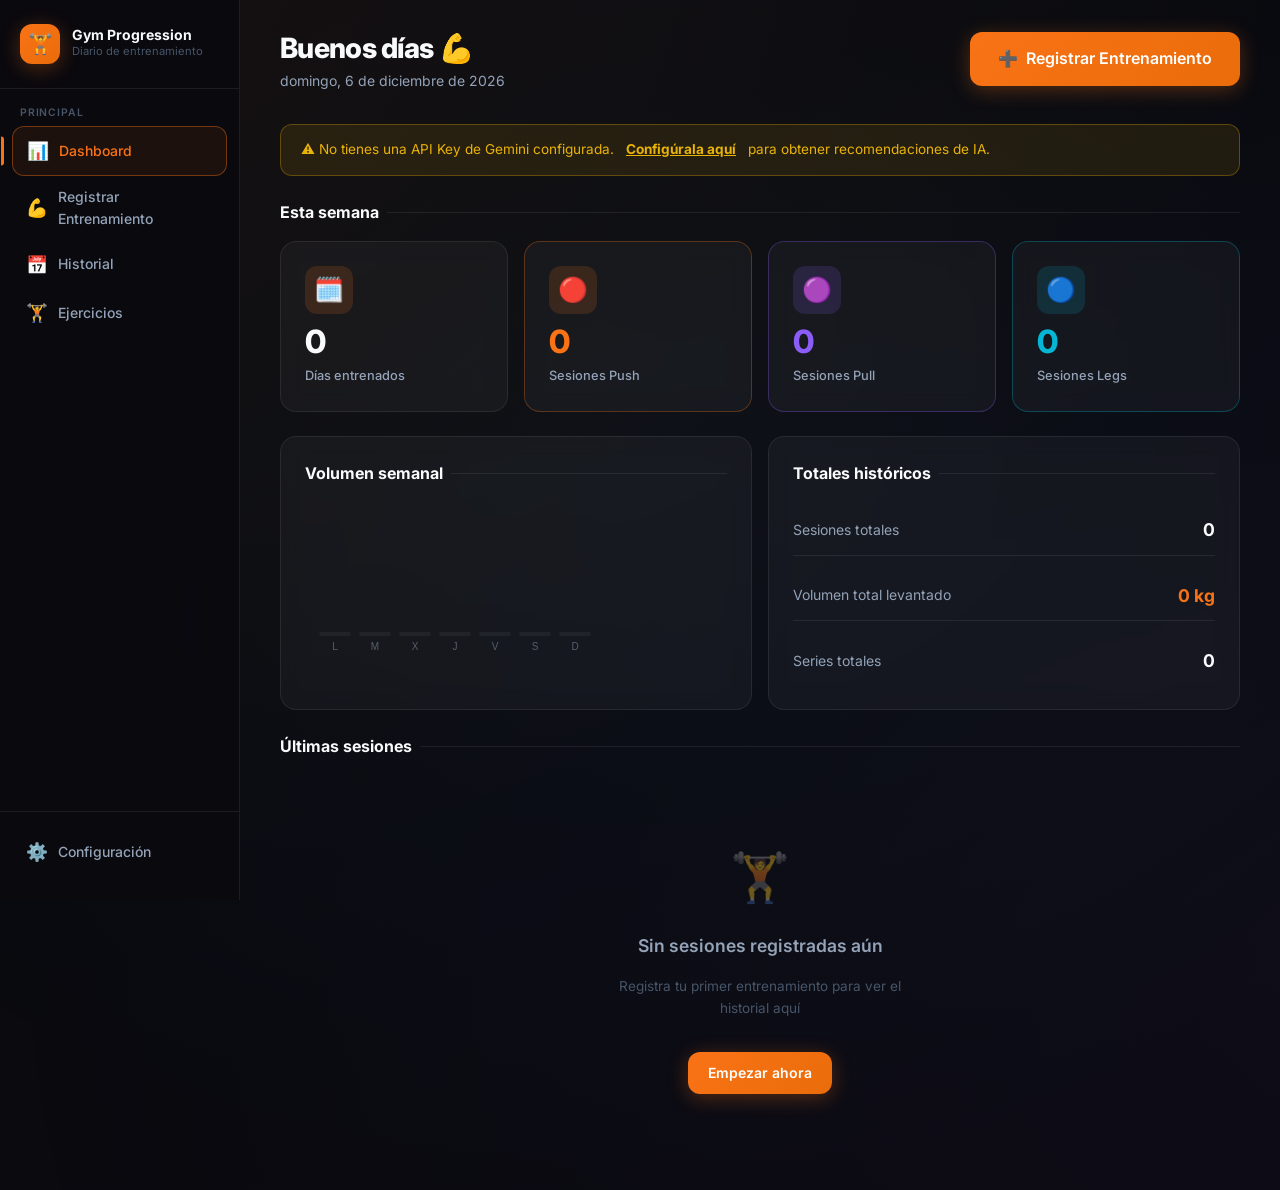
==== index.html @ 3dbf194e "🏋️ Initial commit — Gym Progression web app con IA Gemini" ====
<!DOCTYPE html>
<html lang="es">
<head>
  <meta charset="UTF-8" />
  <meta name="viewport" content="width=device-width, initial-scale=1.0" />
  <meta name="description" content="Dashboard de tu progresión en el gimnasio — resumen semanal y acceso rápido al registro de entrenamientos." />
  <title>Gym Progression — Dashboard</title>
  <link rel="stylesheet" href="css/style.css" />
</head>
<body>
<div class="app-layout">

  <!-- ── SIDEBAR ── -->
  <nav class="sidebar">
    <div class="sidebar-logo">
      <div class="sidebar-logo-icon">🏋️</div>
      <div class="sidebar-logo-text">
        <strong>Gym Progression</strong>
        <span>Diario de entrenamiento</span>
      </div>
    </div>

    <div class="nav-section">
      <div class="nav-section-label">Principal</div>
      <a class="nav-item" href="index.html" data-page="index.html">
        <span class="nav-icon">📊</span> Dashboard
      </a>
      <a class="nav-item" href="workout.html" data-page="workout.html">
        <span class="nav-icon">💪</span> Registrar Entrenamiento
      </a>
      <a class="nav-item" href="history.html" data-page="history.html">
        <span class="nav-icon">📅</span> Historial
      </a>
      <a class="nav-item" href="exercises.html" data-page="exercises.html">
        <span class="nav-icon">🏋️</span> Ejercicios
      </a>
    </div>

    <div class="sidebar-footer">
      <a class="nav-item" href="settings.html" data-page="settings.html">
        <span class="nav-icon">⚙️</span> Configuración
      </a>
    </div>
  </nav>

  <!-- ── MAIN ── -->
  <main class="main-content">
    <div class="page-container">

      <!-- Header -->
      <div class="page-header animate-in">
        <div class="page-header-left">
          <h1 class="page-title" id="greeting">Buenos días 💪</h1>
          <p class="page-subtitle" id="date-display"></p>
        </div>
        <a href="workout.html" class="btn btn-primary btn-lg">
          <span>➕</span> Registrar Entrenamiento
        </a>
      </div>

      <!-- API Key Warning -->
      <div id="api-warning" class="api-warning" style="display:none">
        ⚠️ No tienes una API Key de Gemini configurada.
        <a onclick="window.location.href='settings.html'">Configúrala aquí</a>
        para obtener recomendaciones de IA.
      </div>

      <!-- Stats de la semana -->
      <div class="section-title animate-in animate-delay-1">Esta semana</div>
      <div class="grid-4 mb-3 animate-in animate-delay-1" id="week-stats">
        <div class="card stat-card">
          <div class="stat-icon" style="background:rgba(249,115,22,0.15);font-size:1.5rem">🗓️</div>
          <div class="stat-value" id="stat-days">0</div>
          <div class="stat-label">Días entrenados</div>
        </div>
        <div class="card stat-card push-accent">
          <div class="stat-icon">🔴</div>
          <div class="stat-value" id="stat-push" style="color:var(--push-color)">0</div>
          <div class="stat-label">Sesiones Push</div>
        </div>
        <div class="card stat-card pull-accent">
          <div class="stat-icon" style="font-size:1.5rem">🟣</div>
          <div class="stat-value" id="stat-pull" style="color:var(--pull-color)">0</div>
          <div class="stat-label">Sesiones Pull</div>
        </div>
        <div class="card stat-card legs-accent">
          <div class="stat-icon" style="font-size:1.5rem">🔵</div>
          <div class="stat-value" id="stat-legs" style="color:var(--legs-color)">0</div>
          <div class="stat-label">Sesiones Legs</div>
        </div>
      </div>

      <!-- Stats totales + gráfica semanal -->
      <div class="grid-2 mb-3 animate-in animate-delay-2">
        <div class="card">
          <div class="section-title" style="margin-bottom:1.25rem">Volumen semanal</div>
          <div class="chart-container" style="height:160px">
            <canvas id="week-chart"></canvas>
          </div>
        </div>
        <div class="card">
          <div class="section-title" style="margin-bottom:1.25rem">Totales históricos</div>
          <div class="flex flex-col gap-2" id="total-stats">
            <div class="flex items-center justify-between" style="padding:0.625rem 0;border-bottom:1px solid var(--border)">
              <span style="color:var(--text-secondary);font-size:0.875rem">Sesiones totales</span>
              <span id="total-sessions" style="font-weight:700;font-size:1.1rem">0</span>
            </div>
            <div class="flex items-center justify-between" style="padding:0.625rem 0;border-bottom:1px solid var(--border)">
              <span style="color:var(--text-secondary);font-size:0.875rem">Volumen total levantado</span>
              <span id="total-volume" style="font-weight:700;font-size:1.1rem;color:var(--accent)">0 kg</span>
            </div>
            <div class="flex items-center justify-between" style="padding:0.625rem 0">
              <span style="color:var(--text-secondary);font-size:0.875rem">Series totales</span>
              <span id="total-sets" style="font-weight:700;font-size:1.1rem">0</span>
            </div>
          </div>
        </div>
      </div>

      <!-- Últimas sesiones -->
      <div class="section-title animate-in animate-delay-3">Últimas sesiones</div>
      <div id="recent-sessions" class="flex flex-col gap-1 animate-in animate-delay-3">
        <div class="empty-state">
          <div class="empty-state-icon">🏋️</div>
          <div class="empty-state-title">Sin sesiones registradas aún</div>
          <div class="empty-state-subtitle">Registra tu primer entrenamiento para ver el historial aquí</div>
          <a href="workout.html" class="btn btn-primary mt-2">Empezar ahora</a>
        </div>
      </div>

    </div>
  </main>
</div>

<!-- Confirm Modal -->
<div class="modal-overlay" id="confirm-modal">
  <div class="modal">
    <div class="modal-header">
      <h3 class="modal-title">Confirmar acción</h3>
      <button class="btn btn-icon btn-ghost" onclick="closeModal('confirm-modal')">✕</button>
    </div>
    <p id="confirm-message" style="color:var(--text-secondary);margin-bottom:1.5rem"></p>
    <div class="flex gap-1 justify-between">
      <button class="btn btn-secondary" onclick="closeModal('confirm-modal')">Cancelar</button>
      <button class="btn btn-danger" id="confirm-btn">Eliminar</button>
    </div>
  </div>
</div>

<script src="js/storage.js"></script>
<script src="js/prompt.js"></script>
<script src="js/gemini.js"></script>
<script src="js/charts.js"></script>
<script src="js/app.js"></script>
<script>
document.addEventListener('DOMContentLoaded', () => {
  // Saludo dinámico
  const hour = new Date().getHours();
  const greeting = hour < 12 ? 'Buenos días' : hour < 19 ? 'Buenas tardes' : 'Buenas noches';
  document.getElementById('greeting').textContent = `${greeting} 💪`;

  // Fecha
  document.getElementById('date-display').textContent =
    new Date().toLocaleDateString('es-ES', { weekday:'long', day:'numeric', month:'long', year:'numeric' });

  // API key warning
  if (!getApiKey()) {
    document.getElementById('api-warning').style.display = 'flex';
  }

  // Stats de la semana
  const weekStats = getWeekStats();
  document.getElementById('stat-days').textContent = weekStats.days;
  document.getElementById('stat-push').textContent = weekStats.push;
  document.getElementById('stat-pull').textContent = weekStats.pull;
  document.getElementById('stat-legs').textContent = weekStats.legs;

  // Stats totales
  const totals = getTotalStats();
  document.getElementById('total-sessions').textContent = totals.sessions;
  document.getElementById('total-volume').textContent =
    totals.totalVolume >= 1000
      ? `${(totals.totalVolume / 1000).toFixed(1)} t`
      : `${totals.totalVolume.toFixed(0)} kg`;
  document.getElementById('total-sets').textContent = totals.totalSets;

  // Gráfica de barras semanal
  const sessions = getSessions();
  const now = new Date();
  const dayOfWeek = (now.getDay() + 6) % 7; // 0=lunes
  const weekData = Array.from({ length: 7 }, (_, i) => {
    const d = new Date(now);
    d.setDate(now.getDate() - dayOfWeek + i);
    const dateStr = d.toISOString().split('T')[0];
    return sessions.filter(s => s.date.startsWith(dateStr));
  });

  const canvas = document.getElementById('week-chart');
  if (canvas) {
    setTimeout(() => drawWeekBarChart(canvas, weekData), 100);
  }

  // Últimas sesiones
  const recentSessions = sessions.slice(0, 5);
  const container = document.getElementById('recent-sessions');
  if (recentSessions.length > 0) {
    container.innerHTML = recentSessions.map(s => {
      const exList = s.exercises.map(e => e.name).join(', ');
      const totalVol = s.exercises.reduce((acc, ex) => acc + calculateVolume(ex.sets), 0);
      const exCount  = s.exercises.length;
      const typeColor = getTypeColor(s.type);
      return `
        <div class="session-card animate-in" onclick="window.location.href='history.html'">
          <div class="card-glow"></div>
          <div class="session-card-header">
            <div>
              <div class="session-date">${formatDateReadable(s.date)} · ${new Date(s.date).toLocaleTimeString('es-ES',{hour:'2-digit',minute:'2-digit'})}</div>
              <div class="session-title" style="color:${typeColor}">${s.type}</div>
              <div class="session-stats">
                <span>💪 ${exCount} ejercicio${exCount>1?'s':''}</span>
                <span>📦 ${totalVol.toFixed(0)} kg volumen</span>
              </div>
            </div>
            ${getTypeBadge(s.type)}
          </div>
          <div style="padding:0 1.25rem 1rem;font-size:0.8rem;color:var(--text-muted)">${exList}</div>
        </div>`;
    }).join('');
  }
});
</script>
</body>
</html>
---- css/style.css ----
/* ============================================================
   GYM PROGRESSION — DESIGN SYSTEM
   Dark mode · Glassmorphism · Inter font · Orange accent
   ============================================================ */

@import url('https://fonts.googleapis.com/css2?family=Inter:wght@300;400;500;600;700;800;900&display=swap');

/* ─── CSS VARIABLES ─────────────────────────────────────── */
:root {
  --bg-primary:    #0a0a0f;
  --bg-secondary:  #111118;
  --bg-card:       rgba(255, 255, 255, 0.04);
  --bg-card-hover: rgba(255, 255, 255, 0.07);
  --bg-input:      rgba(255, 255, 255, 0.06);
  --bg-input-focus:rgba(255, 255, 255, 0.1);

  --accent:        #f97316;
  --accent-light:  #fb923c;
  --accent-dark:   #ea6c0a;
  --accent-glow:   rgba(249, 115, 22, 0.25);
  --accent-subtle: rgba(249, 115, 22, 0.08);

  --text-primary:  #f8fafc;
  --text-secondary:#94a3b8;
  --text-muted:    #475569;
  --text-accent:   #f97316;

  --border:        rgba(255, 255, 255, 0.08);
  --border-accent: rgba(249, 115, 22, 0.4);
  --border-hover:  rgba(255, 255, 255, 0.15);

  --success:       #22c55e;
  --success-bg:    rgba(34, 197, 94, 0.1);
  --warning:       #eab308;
  --warning-bg:    rgba(234, 179, 8, 0.1);
  --danger:        #ef4444;
  --danger-bg:     rgba(239, 68, 68, 0.1);
  --info:          #3b82f6;
  --info-bg:       rgba(59, 130, 246, 0.1);

  --push-color:    #f97316;
  --pull-color:    #8b5cf6;
  --legs-color:    #06b6d4;
  --custom-color:  #22c55e;

  --radius-sm:     8px;
  --radius-md:     12px;
  --radius-lg:     16px;
  --radius-xl:     24px;
  --radius-full:   9999px;

  --shadow-sm:     0 2px 8px rgba(0,0,0,0.4);
  --shadow-md:     0 4px 20px rgba(0,0,0,0.5);
  --shadow-lg:     0 8px 40px rgba(0,0,0,0.6);
  --shadow-accent: 0 4px 20px rgba(249, 115, 22, 0.3);

  --nav-width:     240px;
  --header-height: 64px;
  --transition:    0.2s ease;
  --transition-slow: 0.35s cubic-bezier(0.4, 0, 0.2, 1);
}

/* ─── RESET & BASE ──────────────────────────────────────── */
*, *::before, *::after { box-sizing: border-box; margin: 0; padding: 0; }

html { font-size: 16px; scroll-behavior: smooth; }

body {
  font-family: 'Inter', -apple-system, BlinkMacSystemFont, sans-serif;
  background-color: var(--bg-primary);
  color: var(--text-primary);
  line-height: 1.6;
  min-height: 100vh;
  overflow-x: hidden;
  -webkit-font-smoothing: antialiased;
}

/* Animated background */
body::before {
  content: '';
  position: fixed;
  top: -50%;
  left: -50%;
  width: 200%;
  height: 200%;
  background:
    radial-gradient(ellipse at 20% 20%, rgba(249, 115, 22, 0.06) 0%, transparent 50%),
    radial-gradient(ellipse at 80% 80%, rgba(139, 92, 246, 0.04) 0%, transparent 50%),
    radial-gradient(ellipse at 50% 50%, rgba(6, 182, 212, 0.03) 0%, transparent 60%);
  pointer-events: none;
  z-index: 0;
}

/* ─── LAYOUT ────────────────────────────────────────────── */
.app-layout {
  display: flex;
  min-height: 100vh;
  position: relative;
  z-index: 1;
}

.main-content {
  flex: 1;
  margin-left: var(--nav-width);
  min-height: 100vh;
  display: flex;
  flex-direction: column;
}

.page-container {
  flex: 1;
  padding: 2rem 2.5rem;
  max-width: 1200px;
  width: 100%;
  margin: 0 auto;
}

/* ─── SIDEBAR NAVIGATION ────────────────────────────────── */
.sidebar {
  position: fixed;
  top: 0;
  left: 0;
  width: var(--nav-width);
  height: 100vh;
  background: rgba(10, 10, 15, 0.95);
  border-right: 1px solid var(--border);
  backdrop-filter: blur(20px);
  display: flex;
  flex-direction: column;
  z-index: 100;
  padding: 1.5rem 0;
}

.sidebar-logo {
  display: flex;
  align-items: center;
  gap: 0.75rem;
  padding: 0 1.25rem 1.5rem;
  border-bottom: 1px solid var(--border);
  margin-bottom: 1rem;
}

.sidebar-logo-icon {
  width: 40px;
  height: 40px;
  background: linear-gradient(135deg, var(--accent), var(--accent-dark));
  border-radius: var(--radius-md);
  display: flex;
  align-items: center;
  justify-content: center;
  font-size: 1.25rem;
  box-shadow: var(--shadow-accent);
  flex-shrink: 0;
}

.sidebar-logo-text {
  display: flex;
  flex-direction: column;
}

.sidebar-logo-text strong {
  font-size: 0.875rem;
  font-weight: 700;
  color: var(--text-primary);
  line-height: 1.2;
}

.sidebar-logo-text span {
  font-size: 0.7rem;
  color: var(--text-muted);
  font-weight: 400;
}

.nav-section {
  padding: 0 0.75rem;
  margin-bottom: 0.5rem;
}

.nav-section-label {
  font-size: 0.65rem;
  font-weight: 600;
  text-transform: uppercase;
  letter-spacing: 0.08em;
  color: var(--text-muted);
  padding: 0 0.5rem;
  margin-bottom: 0.25rem;
}

.nav-item {
  display: flex;
  align-items: center;
  gap: 0.75rem;
  padding: 0.625rem 0.875rem;
  border-radius: var(--radius-md);
  color: var(--text-secondary);
  text-decoration: none;
  font-size: 0.875rem;
  font-weight: 500;
  transition: all var(--transition);
  position: relative;
  cursor: pointer;
  border: none;
  background: none;
  width: 100%;
  text-align: left;
}

.nav-item:hover {
  background: var(--bg-card-hover);
  color: var(--text-primary);
}

.nav-item.active {
  background: var(--accent-subtle);
  color: var(--accent);
  border: 1px solid var(--border-accent);
}

.nav-item.active::before {
  content: '';
  position: absolute;
  left: -0.75rem;
  top: 50%;
  transform: translateY(-50%);
  width: 3px;
  height: 60%;
  background: var(--accent);
  border-radius: 0 var(--radius-full) var(--radius-full) 0;
}

.nav-item .nav-icon {
  font-size: 1.1rem;
  width: 20px;
  text-align: center;
  flex-shrink: 0;
}

.sidebar-footer {
  margin-top: auto;
  padding: 1rem 0.75rem 0;
  border-top: 1px solid var(--border);
}

/* ─── CARDS ─────────────────────────────────────────────── */
.card {
  background: var(--bg-card);
  border: 1px solid var(--border);
  border-radius: var(--radius-lg);
  padding: 1.5rem;
  backdrop-filter: blur(10px);
  transition: all var(--transition);
  position: relative;
  overflow: hidden;
}

.card:hover {
  background: var(--bg-card-hover);
  border-color: var(--border-hover);
  transform: translateY(-1px);
  box-shadow: var(--shadow-md);
}

.card-glow {
  position: absolute;
  top: 0; left: 0; right: 0;
  height: 1px;
  background: linear-gradient(90deg, transparent, var(--accent), transparent);
  opacity: 0;
  transition: opacity var(--transition);
}

.card:hover .card-glow { opacity: 1; }

.stat-card {
  display: flex;
  flex-direction: column;
  gap: 0.5rem;
}

.stat-card .stat-icon {
  width: 48px;
  height: 48px;
  border-radius: var(--radius-md);
  display: flex;
  align-items: center;
  justify-content: center;
  font-size: 1.5rem;
  margin-bottom: 0.25rem;
}

.stat-card .stat-value {
  font-size: 2rem;
  font-weight: 800;
  line-height: 1;
  color: var(--text-primary);
}

.stat-card .stat-label {
  font-size: 0.8rem;
  color: var(--text-secondary);
  font-weight: 500;
}

.stat-card .stat-change {
  font-size: 0.75rem;
  font-weight: 600;
  display: flex;
  align-items: center;
  gap: 0.25rem;
}

.stat-change.positive { color: var(--success); }
.stat-change.negative { color: var(--danger); }
.stat-change.neutral  { color: var(--text-muted); }

/* Type color variants */
.push-accent { border-color: rgba(249,115,22,0.3); }
.push-accent .stat-icon { background: rgba(249,115,22,0.15); }
.pull-accent { border-color: rgba(139,92,246,0.3); }
.pull-accent .stat-icon { background: rgba(139,92,246,0.15); }
.legs-accent { border-color: rgba(6,182,212,0.3); }
.legs-accent .stat-icon { background: rgba(6,182,212,0.15); }

/* ─── PAGE HEADER ───────────────────────────────────────── */
.page-header {
  display: flex;
  align-items: flex-start;
  justify-content: space-between;
  margin-bottom: 2rem;
  gap: 1rem;
}

.page-header-left { flex: 1; }

.page-title {
  font-size: 1.75rem;
  font-weight: 800;
  color: var(--text-primary);
  line-height: 1.2;
  letter-spacing: -0.025em;
}

.page-subtitle {
  font-size: 0.875rem;
  color: var(--text-secondary);
  margin-top: 0.25rem;
  font-weight: 400;
}

/* ─── BUTTONS ───────────────────────────────────────────── */
.btn {
  display: inline-flex;
  align-items: center;
  gap: 0.5rem;
  padding: 0.625rem 1.25rem;
  border-radius: var(--radius-md);
  font-size: 0.875rem;
  font-weight: 600;
  cursor: pointer;
  transition: all var(--transition);
  border: none;
  text-decoration: none;
  white-space: nowrap;
  font-family: inherit;
}

.btn-primary {
  background: linear-gradient(135deg, var(--accent), var(--accent-dark));
  color: white;
  box-shadow: var(--shadow-accent);
}

.btn-primary:hover {
  background: linear-gradient(135deg, var(--accent-light), var(--accent));
  box-shadow: 0 6px 24px rgba(249, 115, 22, 0.4);
  transform: translateY(-1px);
}

.btn-primary:active { transform: translateY(0); }

.btn-secondary {
  background: var(--bg-card);
  color: var(--text-primary);
  border: 1px solid var(--border);
}

.btn-secondary:hover {
  background: var(--bg-card-hover);
  border-color: var(--border-hover);
}

.btn-ghost {
  background: transparent;
  color: var(--text-secondary);
  border: 1px solid transparent;
}

.btn-ghost:hover {
  background: var(--bg-card);
  color: var(--text-primary);
  border-color: var(--border);
}

.btn-danger {
  background: var(--danger-bg);
  color: var(--danger);
  border: 1px solid rgba(239,68,68,0.3);
}

.btn-danger:hover {
  background: rgba(239,68,68,0.2);
}

.btn-sm {
  padding: 0.375rem 0.75rem;
  font-size: 0.8rem;
}

.btn-lg {
  padding: 0.875rem 1.75rem;
  font-size: 1rem;
}

.btn-icon {
  width: 36px;
  height: 36px;
  padding: 0;
  justify-content: center;
  border-radius: var(--radius-md);
}

/* ─── FORMS ─────────────────────────────────────────────── */
.form-group {
  display: flex;
  flex-direction: column;
  gap: 0.375rem;
}

.form-label {
  font-size: 0.8rem;
  font-weight: 600;
  color: var(--text-secondary);
  text-transform: uppercase;
  letter-spacing: 0.05em;
}

.form-control {
  background: var(--bg-input);
  border: 1px solid var(--border);
  border-radius: var(--radius-md);
  padding: 0.625rem 0.875rem;
  color: var(--text-primary);
  font-size: 0.9rem;
  font-family: inherit;
  transition: all var(--transition);
  width: 100%;
}

.form-control:focus {
  outline: none;
  background: var(--bg-input-focus);
  border-color: var(--accent);
  box-shadow: 0 0 0 3px var(--accent-glow);
}

.form-control::placeholder { color: var(--text-muted); }

select.form-control {
  cursor: pointer;
  appearance: none;
  background-image: url("data:image/svg+xml,%3Csvg xmlns='http://www.w3.org/2000/svg' viewBox='0 0 20 20' fill='%2394a3b8'%3E%3Cpath fill-rule='evenodd' d='M5.23 7.21a.75.75 0 011.06.02L10 11.168l3.71-3.938a.75.75 0 111.08 1.04l-4.25 4.5a.75.75 0 01-1.08 0l-4.25-4.5a.75.75 0 01.02-1.06z'/%3E%3C/svg%3E");
  background-repeat: no-repeat;
  background-position: right 0.75rem center;
  background-size: 1.25rem;
  padding-right: 2.5rem;
}

/* ─── BADGE / PILL ──────────────────────────────────────── */
.badge {
  display: inline-flex;
  align-items: center;
  padding: 0.2rem 0.6rem;
  border-radius: var(--radius-full);
  font-size: 0.7rem;
  font-weight: 700;
  text-transform: uppercase;
  letter-spacing: 0.05em;
}

.badge-push   { background: rgba(249,115,22,0.15); color: var(--push-color); border: 1px solid rgba(249,115,22,0.3); }
.badge-pull   { background: rgba(139,92,246,0.15); color: var(--pull-color); border: 1px solid rgba(139,92,246,0.3); }
.badge-legs   { background: rgba(6,182,212,0.15);  color: var(--legs-color); border: 1px solid rgba(6,182,212,0.3); }
.badge-custom { background: rgba(34,197,94,0.15);  color: var(--custom-color); border: 1px solid rgba(34,197,94,0.3); }

/* ─── GRIDS ─────────────────────────────────────────────── */
.grid-4 { display: grid; grid-template-columns: repeat(4, 1fr); gap: 1rem; }
.grid-3 { display: grid; grid-template-columns: repeat(3, 1fr); gap: 1rem; }
.grid-2 { display: grid; grid-template-columns: repeat(2, 1fr); gap: 1rem; }

/* ─── TABLES ────────────────────────────────────────────── */
.table-wrapper {
  overflow-x: auto;
  border-radius: var(--radius-lg);
  border: 1px solid var(--border);
}

table {
  width: 100%;
  border-collapse: collapse;
}

thead th {
  background: rgba(255,255,255,0.03);
  padding: 0.75rem 1rem;
  text-align: left;
  font-size: 0.75rem;
  font-weight: 700;
  color: var(--text-muted);
  text-transform: uppercase;
  letter-spacing: 0.06em;
  border-bottom: 1px solid var(--border);
}

tbody td {
  padding: 0.875rem 1rem;
  font-size: 0.875rem;
  color: var(--text-primary);
  border-bottom: 1px solid var(--border);
  vertical-align: middle;
}

tbody tr:last-child td { border-bottom: none; }

tbody tr {
  transition: background var(--transition);
}

tbody tr:hover { background: var(--bg-card-hover); }

/* ─── EXERCISE SETS TABLE ───────────────────────────────── */
.sets-table {
  width: 100%;
  border-collapse: collapse;
}

.sets-table th {
  background: rgba(255,255,255,0.03);
  padding: 0.5rem 0.75rem;
  text-align: center;
  font-size: 0.7rem;
  font-weight: 700;
  color: var(--text-muted);
  text-transform: uppercase;
  letter-spacing: 0.06em;
  border-bottom: 1px solid var(--border);
}

.sets-table td {
  padding: 0.5rem 0.5rem;
  text-align: center;
  border-bottom: 1px solid rgba(255,255,255,0.04);
}

.sets-table .set-num {
  font-size: 0.75rem;
  color: var(--text-muted);
  font-weight: 600;
  width: 40px;
}

.sets-table input[type="number"] {
  width: 80px;
  background: var(--bg-input);
  border: 1px solid var(--border);
  border-radius: var(--radius-sm);
  padding: 0.4rem 0.5rem;
  color: var(--text-primary);
  font-size: 0.875rem;
  font-family: inherit;
  font-weight: 600;
  text-align: center;
  transition: all var(--transition);
}

.sets-table input[type="number"]:focus {
  outline: none;
  border-color: var(--accent);
  box-shadow: 0 0 0 2px var(--accent-glow);
}

.sets-table input[type="number"]::-webkit-inner-spin-button,
.sets-table input[type="number"]::-webkit-outer-spin-button { opacity: 1; }

/* ─── EXERCISE BLOCK ────────────────────────────────────── */
.exercise-block {
  background: var(--bg-card);
  border: 1px solid var(--border);
  border-radius: var(--radius-lg);
  overflow: hidden;
  transition: all var(--transition);
}

.exercise-block:hover { border-color: var(--border-hover); }

.exercise-block-header {
  display: flex;
  align-items: center;
  justify-content: space-between;
  padding: 1rem 1.25rem;
  background: rgba(255,255,255,0.02);
  border-bottom: 1px solid var(--border);
}

.exercise-block-body { padding: 1rem 1.25rem; }

.exercise-name {
  font-size: 0.95rem;
  font-weight: 700;
  color: var(--text-primary);
}

.exercise-meta {
  font-size: 0.75rem;
  color: var(--text-muted);
  margin-top: 0.1rem;
}

/* ─── AI RECOMMENDATION PANEL ───────────────────────────── */
.ai-panel {
  background: linear-gradient(135deg, rgba(249,115,22,0.08), rgba(139,92,246,0.05));
  border: 1px solid rgba(249,115,22,0.25);
  border-radius: var(--radius-lg);
  padding: 1.5rem;
  position: relative;
  overflow: hidden;
}

.ai-panel::before {
  content: '';
  position: absolute;
  top: 0; left: 0; right: 0;
  height: 1px;
  background: linear-gradient(90deg, transparent, var(--accent), rgba(139,92,246,0.8), transparent);
}

.ai-panel-header {
  display: flex;
  align-items: center;
  gap: 0.75rem;
  margin-bottom: 1rem;
}

.ai-panel-icon {
  width: 36px;
  height: 36px;
  background: linear-gradient(135deg, var(--accent), #8b5cf6);
  border-radius: var(--radius-md);
  display: flex;
  align-items: center;
  justify-content: center;
  font-size: 1rem;
  flex-shrink: 0;
}

.ai-panel-title {
  font-size: 0.9rem;
  font-weight: 700;
  color: var(--text-primary);
}

.ai-panel-subtitle {
  font-size: 0.75rem;
  color: var(--text-muted);
}

.ai-panel-content {
  font-size: 0.875rem;
  color: var(--text-secondary);
  line-height: 1.7;
  white-space: pre-wrap;
}

/* Loading spinner */
.ai-loading {
  display: flex;
  flex-direction: column;
  align-items: center;
  gap: 1rem;
  padding: 1rem;
}

.spinner {
  width: 40px;
  height: 40px;
  border: 3px solid rgba(249,115,22,0.2);
  border-top-color: var(--accent);
  border-radius: 50%;
  animation: spin 0.8s linear infinite;
}

@keyframes spin { to { transform: rotate(360deg); } }

.ai-loading-text {
  font-size: 0.85rem;
  color: var(--text-secondary);
  animation: pulse 1.5s ease-in-out infinite;
}

@keyframes pulse {
  0%, 100% { opacity: 1; }
  50% { opacity: 0.5; }
}

/* ─── HISTORY SESSION CARD ──────────────────────────────── */
.session-card {
  background: var(--bg-card);
  border: 1px solid var(--border);
  border-radius: var(--radius-lg);
  overflow: hidden;
  transition: all var(--transition);
  cursor: pointer;
}

.session-card:hover {
  border-color: var(--border-hover);
  box-shadow: var(--shadow-sm);
}

.session-card-header {
  display: flex;
  align-items: center;
  justify-content: space-between;
  padding: 1rem 1.25rem;
}

.session-date {
  font-size: 0.8rem;
  color: var(--text-muted);
}

.session-title {
  font-size: 1rem;
  font-weight: 700;
  color: var(--text-primary);
  margin: 0.1rem 0;
}

.session-stats {
  display: flex;
  gap: 1rem;
  font-size: 0.8rem;
  color: var(--text-secondary);
}

.session-expand-btn {
  background: none;
  border: none;
  color: var(--text-muted);
  cursor: pointer;
  padding: 0.25rem;
  transition: transform var(--transition);
  font-size: 1rem;
}

.session-card.expanded .session-expand-btn { transform: rotate(180deg); }

.session-card-body {
  display: none;
  border-top: 1px solid var(--border);
  padding: 1rem 1.25rem;
}

.session-card.expanded .session-card-body { display: block; }

/* ─── EXERCISE LIBRARY CARD ─────────────────────────────── */
.exercise-lib-card {
  background: var(--bg-card);
  border: 1px solid var(--border);
  border-radius: var(--radius-lg);
  padding: 1rem 1.25rem;
  cursor: pointer;
  transition: all var(--transition);
  display: flex;
  align-items: center;
  justify-content: space-between;
  gap: 1rem;
}

.exercise-lib-card:hover {
  background: var(--bg-card-hover);
  border-color: var(--border-accent);
  transform: translateY(-1px);
}

.exercise-lib-name {
  font-size: 0.9rem;
  font-weight: 600;
  color: var(--text-primary);
}

.exercise-lib-meta {
  font-size: 0.75rem;
  color: var(--text-muted);
  margin-top: 0.1rem;
}

.exercise-lib-sessions {
  font-size: 0.75rem;
  color: var(--text-secondary);
  text-align: right;
  flex-shrink: 0;
}

/* ─── SEARCH ────────────────────────────────────────────── */
.search-wrapper {
  position: relative;
}

.search-icon {
  position: absolute;
  left: 0.875rem;
  top: 50%;
  transform: translateY(-50%);
  color: var(--text-muted);
  font-size: 1rem;
  pointer-events: none;
}

.search-wrapper .form-control {
  padding-left: 2.5rem;
}

/* ─── TOAST NOTIFICATIONS ───────────────────────────────── */
.toast-container {
  position: fixed;
  bottom: 1.5rem;
  right: 1.5rem;
  display: flex;
  flex-direction: column;
  gap: 0.5rem;
  z-index: 1000;
}

.toast {
  background: var(--bg-secondary);
  border: 1px solid var(--border);
  border-radius: var(--radius-md);
  padding: 0.875rem 1.25rem;
  display: flex;
  align-items: center;
  gap: 0.75rem;
  font-size: 0.875rem;
  color: var(--text-primary);
  box-shadow: var(--shadow-lg);
  animation: slideIn 0.3s ease;
  min-width: 280px;
  max-width: 400px;
}

.toast-success { border-left: 3px solid var(--success); }
.toast-error   { border-left: 3px solid var(--danger); }
.toast-info    { border-left: 3px solid var(--info); }

@keyframes slideIn {
  from { opacity: 0; transform: translateX(20px); }
  to   { opacity: 1; transform: translateX(0); }
}

@keyframes slideOut {
  from { opacity: 1; transform: translateX(0); }
  to   { opacity: 0; transform: translateX(20px); }
}

.toast.removing { animation: slideOut 0.3s ease forwards; }

/* ─── MODAL ─────────────────────────────────────────────── */
.modal-overlay {
  position: fixed;
  inset: 0;
  background: rgba(0,0,0,0.7);
  backdrop-filter: blur(4px);
  z-index: 200;
  display: flex;
  align-items: center;
  justify-content: center;
  opacity: 0;
  pointer-events: none;
  transition: opacity var(--transition);
}

.modal-overlay.open {
  opacity: 1;
  pointer-events: all;
}

.modal {
  background: var(--bg-secondary);
  border: 1px solid var(--border);
  border-radius: var(--radius-xl);
  padding: 2rem;
  width: 100%;
  max-width: 560px;
  max-height: 90vh;
  overflow-y: auto;
  box-shadow: var(--shadow-lg);
  transform: scale(0.95) translateY(10px);
  transition: transform var(--transition-slow);
}

.modal-overlay.open .modal {
  transform: scale(1) translateY(0);
}

.modal-header {
  display: flex;
  align-items: center;
  justify-content: space-between;
  margin-bottom: 1.5rem;
}

.modal-title {
  font-size: 1.1rem;
  font-weight: 700;
  color: var(--text-primary);
}

/* ─── CHART CONTAINER ───────────────────────────────────── */
.chart-container {
  position: relative;
  width: 100%;
  height: 220px;
}

.chart-container canvas { border-radius: var(--radius-md); }

/* ─── EMPTY STATE ───────────────────────────────────────── */
.empty-state {
  display: flex;
  flex-direction: column;
  align-items: center;
  justify-content: center;
  gap: 1rem;
  padding: 4rem 2rem;
  text-align: center;
}

.empty-state-icon {
  font-size: 3rem;
  opacity: 0.4;
}

.empty-state-title {
  font-size: 1.1rem;
  font-weight: 600;
  color: var(--text-secondary);
}

.empty-state-subtitle {
  font-size: 0.85rem;
  color: var(--text-muted);
  max-width: 300px;
}

/* ─── TYPE SELECTOR TABS ────────────────────────────────── */
.type-tabs {
  display: flex;
  gap: 0.5rem;
  background: var(--bg-card);
  border: 1px solid var(--border);
  border-radius: var(--radius-lg);
  padding: 0.3rem;
}

.type-tab {
  flex: 1;
  padding: 0.625rem 1rem;
  border-radius: var(--radius-md);
  border: none;
  background: none;
  color: var(--text-secondary);
  font-size: 0.875rem;
  font-weight: 600;
  cursor: pointer;
  transition: all var(--transition);
  font-family: inherit;
}

.type-tab:hover { color: var(--text-primary); }

.type-tab.active-push {
  background: rgba(249,115,22,0.15);
  color: var(--push-color);
  border: 1px solid rgba(249,115,22,0.3);
}

.type-tab.active-pull {
  background: rgba(139,92,246,0.15);
  color: var(--pull-color);
  border: 1px solid rgba(139,92,246,0.3);
}

.type-tab.active-legs {
  background: rgba(6,182,212,0.15);
  color: var(--legs-color);
  border: 1px solid rgba(6,182,212,0.3);
}

.type-tab.active-custom {
  background: rgba(34,197,94,0.15);
  color: var(--custom-color);
  border: 1px solid rgba(34,197,94,0.3);
}

/* ─── SCROLLBAR ─────────────────────────────────────────── */
::-webkit-scrollbar { width: 6px; height: 6px; }
::-webkit-scrollbar-track { background: transparent; }
::-webkit-scrollbar-thumb { background: rgba(255,255,255,0.1); border-radius: 3px; }
::-webkit-scrollbar-thumb:hover { background: rgba(255,255,255,0.2); }

/* ─── SECTION TITLE ─────────────────────────────────────── */
.section-title {
  font-size: 1rem;
  font-weight: 700;
  color: var(--text-primary);
  margin-bottom: 1rem;
  display: flex;
  align-items: center;
  gap: 0.5rem;
}

.section-title::after {
  content: '';
  flex: 1;
  height: 1px;
  background: var(--border);
}

/* ─── DIVIDER ───────────────────────────────────────────── */
.divider {
  height: 1px;
  background: var(--border);
  margin: 1.5rem 0;
}

/* ─── FLEX UTILS ────────────────────────────────────────── */
.flex { display: flex; }
.flex-col { flex-direction: column; }
.items-center { align-items: center; }
.justify-between { justify-content: space-between; }
.gap-1 { gap: 0.5rem; }
.gap-2 { gap: 1rem; }
.gap-3 { gap: 1.5rem; }
.mt-1 { margin-top: 0.5rem; }
.mt-2 { margin-top: 1rem; }
.mt-3 { margin-top: 1.5rem; }
.mb-1 { margin-bottom: 0.5rem; }
.mb-2 { margin-bottom: 1rem; }
.mb-3 { margin-bottom: 1.5rem; }

/* ─── API KEY WARNING BANNER ────────────────────────────── */
.api-warning {
  background: var(--warning-bg);
  border: 1px solid rgba(234,179,8,0.3);
  border-radius: var(--radius-md);
  padding: 0.875rem 1.25rem;
  display: flex;
  align-items: center;
  gap: 0.75rem;
  font-size: 0.85rem;
  color: var(--warning);
  margin-bottom: 1.5rem;
}

.api-warning a {
  color: var(--warning);
  font-weight: 700;
  text-decoration: underline;
  cursor: pointer;
}

/* ─── VOLUME INDICATOR ──────────────────────────────────── */
.volume-bar {
  height: 4px;
  background: var(--border);
  border-radius: var(--radius-full);
  overflow: hidden;
  margin-top: 0.5rem;
}

.volume-bar-fill {
  height: 100%;
  background: linear-gradient(90deg, var(--accent), var(--accent-light));
  border-radius: var(--radius-full);
  transition: width 0.6s ease;
}

/* ─── SETTINGS PAGE ─────────────────────────────────────── */
.settings-section {
  background: var(--bg-card);
  border: 1px solid var(--border);
  border-radius: var(--radius-lg);
  overflow: hidden;
  margin-bottom: 1.5rem;
}

.settings-section-header {
  padding: 1rem 1.5rem;
  border-bottom: 1px solid var(--border);
  background: rgba(255,255,255,0.02);
}

.settings-section-title {
  font-size: 0.9rem;
  font-weight: 700;
  color: var(--text-primary);
}

.settings-section-desc {
  font-size: 0.75rem;
  color: var(--text-muted);
  margin-top: 0.1rem;
}

.settings-row {
  display: flex;
  align-items: center;
  justify-content: space-between;
  padding: 1rem 1.5rem;
  border-bottom: 1px solid var(--border);
  gap: 2rem;
}

.settings-row:last-child { border-bottom: none; }

.settings-row-label {
  font-size: 0.875rem;
  font-weight: 500;
  color: var(--text-primary);
}

.settings-row-desc {
  font-size: 0.75rem;
  color: var(--text-muted);
}

/* ─── PROGRESS BARS ─────────────────────────────────────── */
.progress-bar {
  display: flex;
  align-items: center;
  gap: 0.75rem;
}

.progress-track {
  flex: 1;
  height: 6px;
  background: var(--border);
  border-radius: var(--radius-full);
  overflow: hidden;
}

.progress-fill {
  height: 100%;
  border-radius: var(--radius-full);
  transition: width 0.8s cubic-bezier(0.4, 0, 0.2, 1);
}

/* ─── ANIMATIONS ────────────────────────────────────────── */
@keyframes fadeIn {
  from { opacity: 0; transform: translateY(8px); }
  to   { opacity: 1; transform: translateY(0); }
}

.animate-in {
  animation: fadeIn 0.4s ease both;
}

.animate-delay-1 { animation-delay: 0.05s; }
.animate-delay-2 { animation-delay: 0.1s; }
.animate-delay-3 { animation-delay: 0.15s; }
.animate-delay-4 { animation-delay: 0.2s; }
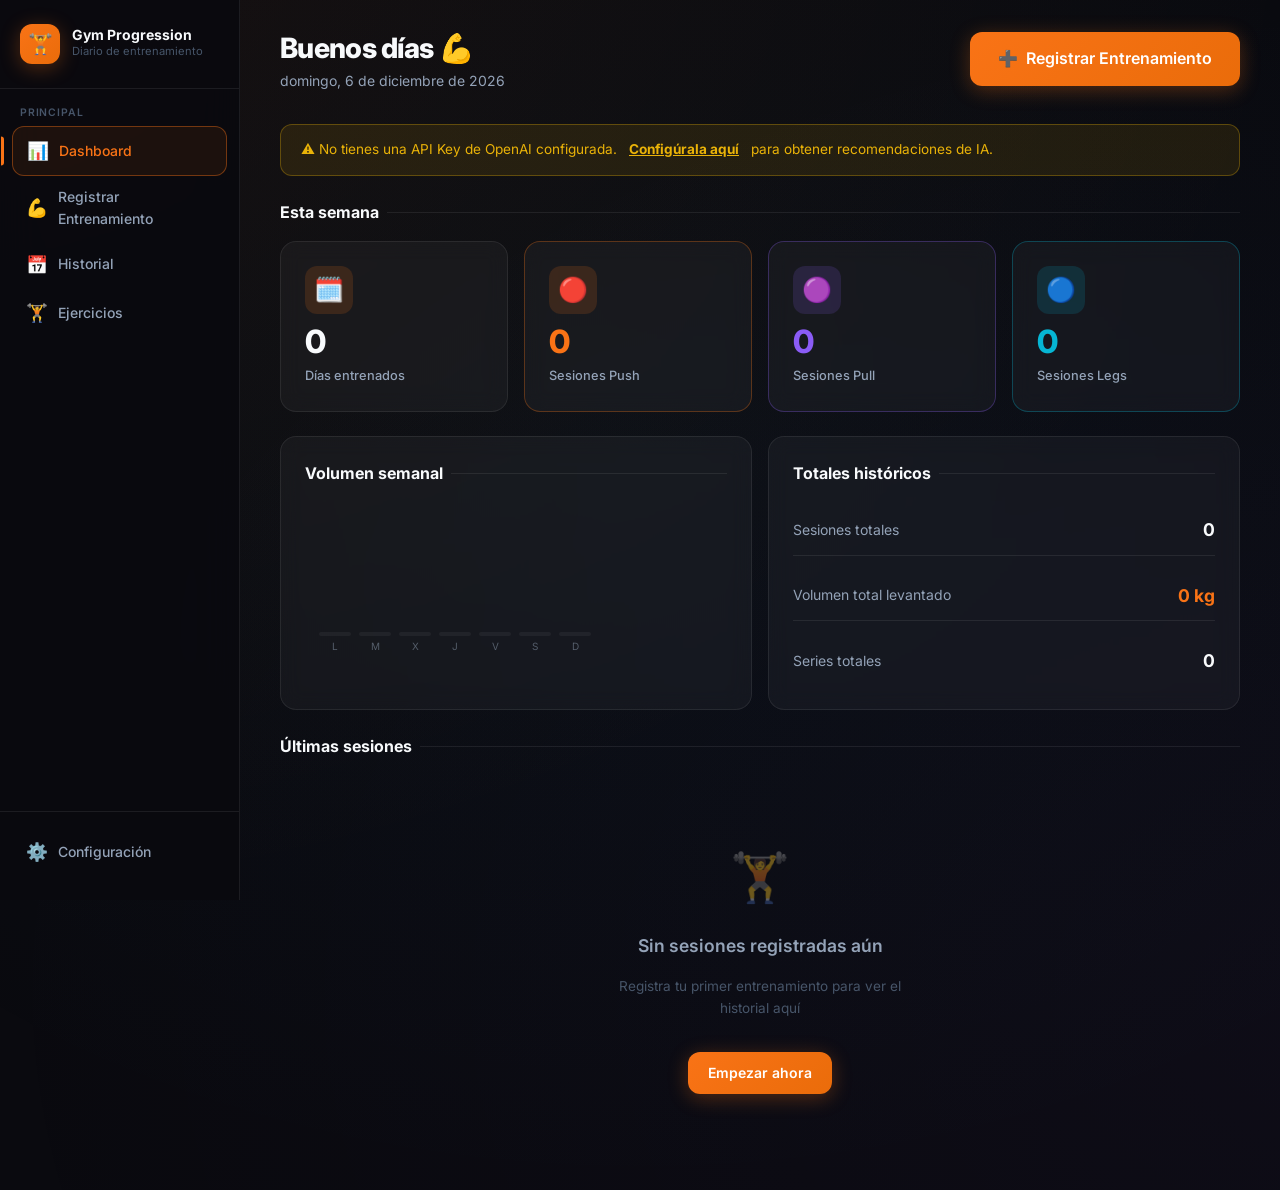
==== commit d43ca369: "Migrate from Gemini API to OpenAI API" ====
--- a/index.html
+++ b/index.html
@@ -60,7 +60,7 @@
 
       <!-- API Key Warning -->
       <div id="api-warning" class="api-warning" style="display:none">
-        ⚠️ No tienes una API Key de Gemini configurada.
+        ⚠️ No tienes una API Key de OpenAI configurada.
         <a onclick="window.location.href='settings.html'">Configúrala aquí</a>
         para obtener recomendaciones de IA.
       </div>
@@ -149,7 +149,7 @@
 
 <script src="js/storage.js"></script>
 <script src="js/prompt.js"></script>
-<script src="js/gemini.js"></script>
+<script src="js/openai.js"></script>
 <script src="js/charts.js"></script>
 <script src="js/app.js"></script>
 <script>
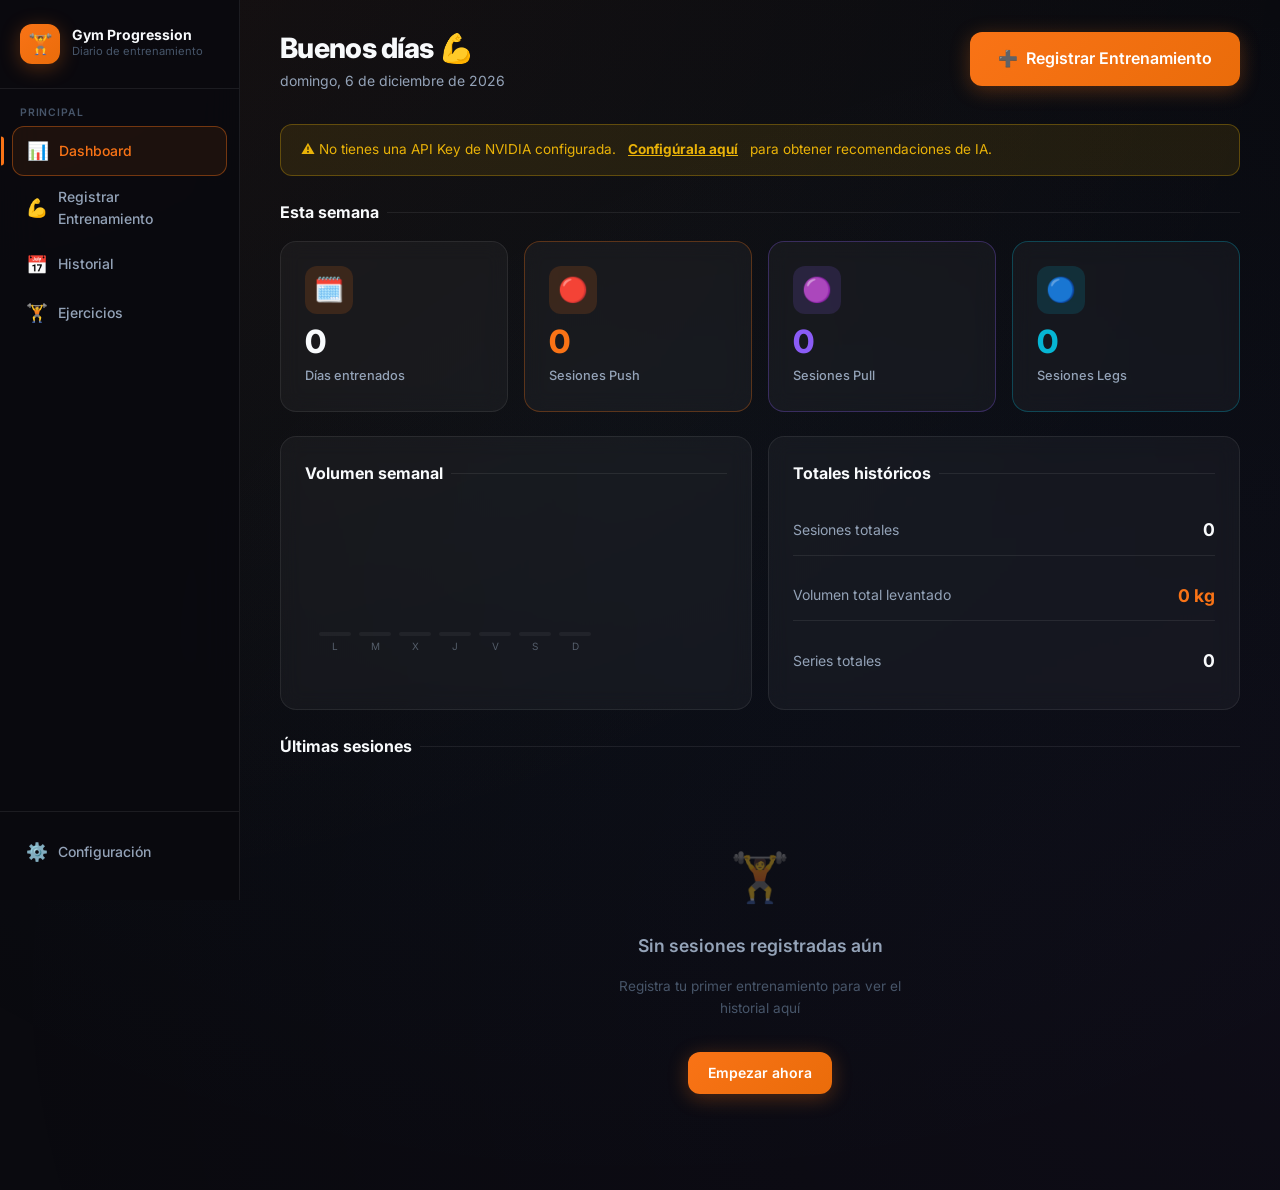
==== commit d2bcccd6: "Migrate from OpenAI API to NVIDIA API" ====
--- a/index.html
+++ b/index.html
@@ -60,7 +60,7 @@
 
       <!-- API Key Warning -->
       <div id="api-warning" class="api-warning" style="display:none">
-        ⚠️ No tienes una API Key de OpenAI configurada.
+        ⚠️ No tienes una API Key de NVIDIA configurada.
         <a onclick="window.location.href='settings.html'">Configúrala aquí</a>
         para obtener recomendaciones de IA.
       </div>
@@ -149,7 +149,7 @@
 
 <script src="js/storage.js"></script>
 <script src="js/prompt.js"></script>
-<script src="js/openai.js"></script>
+<script src="js/nvidia.js"></script>
 <script src="js/charts.js"></script>
 <script src="js/app.js"></script>
 <script>
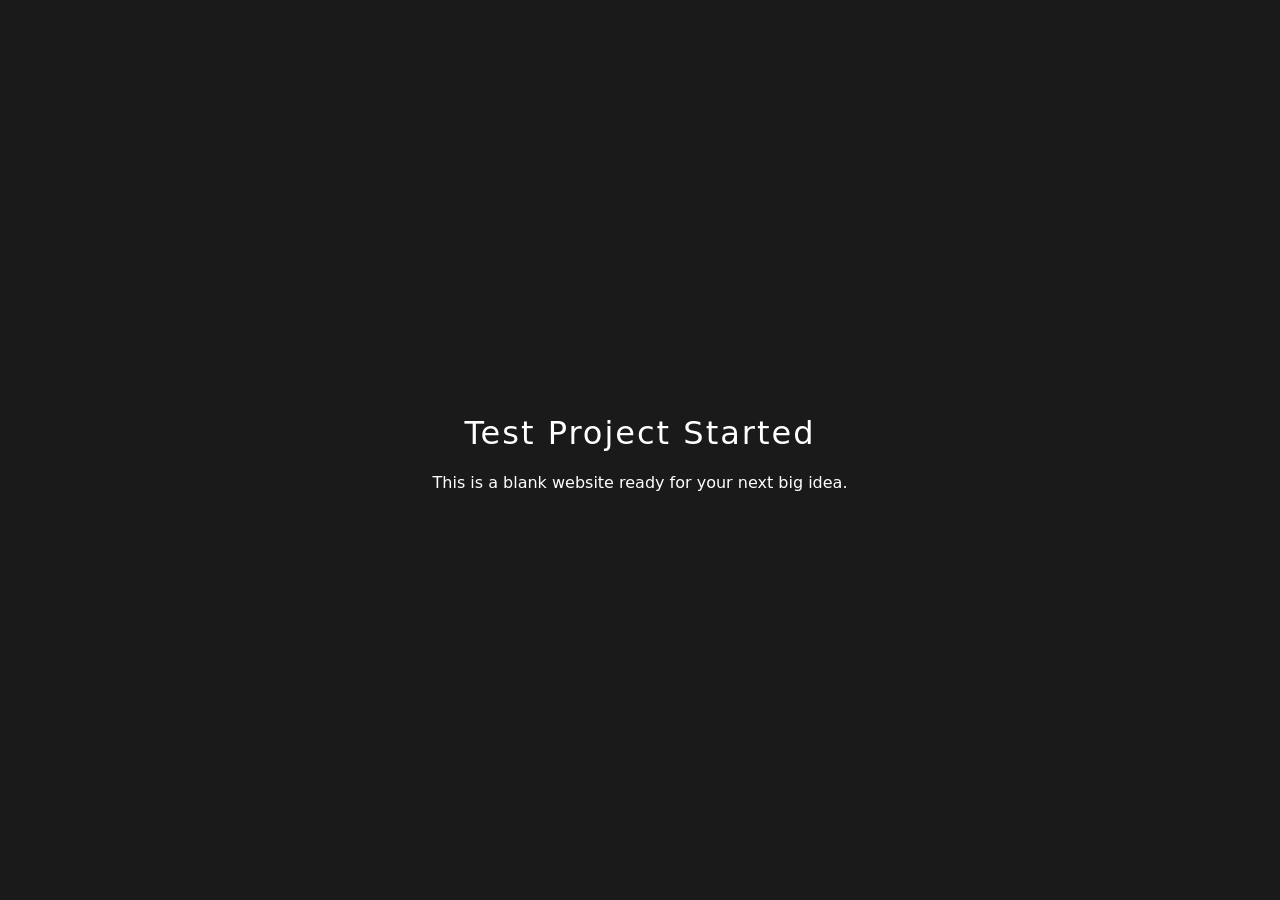
==== commit 38e0690e: "Initialize blank test project" ====
--- a/index.html
+++ b/index.html
@@ -1,233 +1,31 @@
 <!DOCTYPE html>
-<html lang="es">
+<html lang="en">
 <head>
-  <meta charset="UTF-8" />
-  <meta name="viewport" content="width=device-width, initial-scale=1.0" />
-  <meta name="description" content="Dashboard de tu progresión en el gimnasio — resumen semanal y acceso rápido al registro de entrenamientos." />
-  <title>Gym Progression — Dashboard</title>
-  <link rel="stylesheet" href="css/style.css" />
+    <meta charset="UTF-8">
+    <meta name="viewport" content="width=device-width, initial-scale=1.0">
+    <title>Blank Test Project</title>
+    <style>
+        body {
+            font-family: system-ui, -apple-system, sans-serif;
+            display: flex;
+            justify-content: center;
+            align-items: center;
+            height: 100vh;
+            margin: 0;
+            background-color: #1a1a1a;
+            color: #ffffff;
+            text-align: center;
+        }
+        h1 {
+            font-weight: 300;
+            letter-spacing: 2px;
+        }
+    </style>
 </head>
 <body>
-<div class="app-layout">
-
-  <!-- ── SIDEBAR ── -->
-  <nav class="sidebar">
-    <div class="sidebar-logo">
-      <div class="sidebar-logo-icon">🏋️</div>
-      <div class="sidebar-logo-text">
-        <strong>Gym Progression</strong>
-        <span>Diario de entrenamiento</span>
-      </div>
+    <div>
+        <h1>Test Project Started</h1>
+        <p>This is a blank website ready for your next big idea.</p>
     </div>
-
-    <div class="nav-section">
-      <div class="nav-section-label">Principal</div>
-      <a class="nav-item" href="index.html" data-page="index.html">
-        <span class="nav-icon">📊</span> Dashboard
-      </a>
-      <a class="nav-item" href="workout.html" data-page="workout.html">
-        <span class="nav-icon">💪</span> Registrar Entrenamiento
-      </a>
-      <a class="nav-item" href="history.html" data-page="history.html">
-        <span class="nav-icon">📅</span> Historial
-      </a>
-      <a class="nav-item" href="exercises.html" data-page="exercises.html">
-        <span class="nav-icon">🏋️</span> Ejercicios
-      </a>
-    </div>
-
-    <div class="sidebar-footer">
-      <a class="nav-item" href="settings.html" data-page="settings.html">
-        <span class="nav-icon">⚙️</span> Configuración
-      </a>
-    </div>
-  </nav>
-
-  <!-- ── MAIN ── -->
-  <main class="main-content">
-    <div class="page-container">
-
-      <!-- Header -->
-      <div class="page-header animate-in">
-        <div class="page-header-left">
-          <h1 class="page-title" id="greeting">Buenos días 💪</h1>
-          <p class="page-subtitle" id="date-display"></p>
-        </div>
-        <a href="workout.html" class="btn btn-primary btn-lg">
-          <span>➕</span> Registrar Entrenamiento
-        </a>
-      </div>
-
-      <!-- API Key Warning -->
-      <div id="api-warning" class="api-warning" style="display:none">
-        ⚠️ No tienes una API Key de NVIDIA configurada.
-        <a onclick="window.location.href='settings.html'">Configúrala aquí</a>
-        para obtener recomendaciones de IA.
-      </div>
-
-      <!-- Stats de la semana -->
-      <div class="section-title animate-in animate-delay-1">Esta semana</div>
-      <div class="grid-4 mb-3 animate-in animate-delay-1" id="week-stats">
-        <div class="card stat-card">
-          <div class="stat-icon" style="background:rgba(249,115,22,0.15);font-size:1.5rem">🗓️</div>
-          <div class="stat-value" id="stat-days">0</div>
-          <div class="stat-label">Días entrenados</div>
-        </div>
-        <div class="card stat-card push-accent">
-          <div class="stat-icon">🔴</div>
-          <div class="stat-value" id="stat-push" style="color:var(--push-color)">0</div>
-          <div class="stat-label">Sesiones Push</div>
-        </div>
-        <div class="card stat-card pull-accent">
-          <div class="stat-icon" style="font-size:1.5rem">🟣</div>
-          <div class="stat-value" id="stat-pull" style="color:var(--pull-color)">0</div>
-          <div class="stat-label">Sesiones Pull</div>
-        </div>
-        <div class="card stat-card legs-accent">
-          <div class="stat-icon" style="font-size:1.5rem">🔵</div>
-          <div class="stat-value" id="stat-legs" style="color:var(--legs-color)">0</div>
-          <div class="stat-label">Sesiones Legs</div>
-        </div>
-      </div>
-
-      <!-- Stats totales + gráfica semanal -->
-      <div class="grid-2 mb-3 animate-in animate-delay-2">
-        <div class="card">
-          <div class="section-title" style="margin-bottom:1.25rem">Volumen semanal</div>
-          <div class="chart-container" style="height:160px">
-            <canvas id="week-chart"></canvas>
-          </div>
-        </div>
-        <div class="card">
-          <div class="section-title" style="margin-bottom:1.25rem">Totales históricos</div>
-          <div class="flex flex-col gap-2" id="total-stats">
-            <div class="flex items-center justify-between" style="padding:0.625rem 0;border-bottom:1px solid var(--border)">
-              <span style="color:var(--text-secondary);font-size:0.875rem">Sesiones totales</span>
-              <span id="total-sessions" style="font-weight:700;font-size:1.1rem">0</span>
-            </div>
-            <div class="flex items-center justify-between" style="padding:0.625rem 0;border-bottom:1px solid var(--border)">
-              <span style="color:var(--text-secondary);font-size:0.875rem">Volumen total levantado</span>
-              <span id="total-volume" style="font-weight:700;font-size:1.1rem;color:var(--accent)">0 kg</span>
-            </div>
-            <div class="flex items-center justify-between" style="padding:0.625rem 0">
-              <span style="color:var(--text-secondary);font-size:0.875rem">Series totales</span>
-              <span id="total-sets" style="font-weight:700;font-size:1.1rem">0</span>
-            </div>
-          </div>
-        </div>
-      </div>
-
-      <!-- Últimas sesiones -->
-      <div class="section-title animate-in animate-delay-3">Últimas sesiones</div>
-      <div id="recent-sessions" class="flex flex-col gap-1 animate-in animate-delay-3">
-        <div class="empty-state">
-          <div class="empty-state-icon">🏋️</div>
-          <div class="empty-state-title">Sin sesiones registradas aún</div>
-          <div class="empty-state-subtitle">Registra tu primer entrenamiento para ver el historial aquí</div>
-          <a href="workout.html" class="btn btn-primary mt-2">Empezar ahora</a>
-        </div>
-      </div>
-
-    </div>
-  </main>
-</div>
-
-<!-- Confirm Modal -->
-<div class="modal-overlay" id="confirm-modal">
-  <div class="modal">
-    <div class="modal-header">
-      <h3 class="modal-title">Confirmar acción</h3>
-      <button class="btn btn-icon btn-ghost" onclick="closeModal('confirm-modal')">✕</button>
-    </div>
-    <p id="confirm-message" style="color:var(--text-secondary);margin-bottom:1.5rem"></p>
-    <div class="flex gap-1 justify-between">
-      <button class="btn btn-secondary" onclick="closeModal('confirm-modal')">Cancelar</button>
-      <button class="btn btn-danger" id="confirm-btn">Eliminar</button>
-    </div>
-  </div>
-</div>
-
-<script src="js/storage.js"></script>
-<script src="js/prompt.js"></script>
-<script src="js/nvidia.js"></script>
-<script src="js/charts.js"></script>
-<script src="js/app.js"></script>
-<script>
-document.addEventListener('DOMContentLoaded', () => {
-  // Saludo dinámico
-  const hour = new Date().getHours();
-  const greeting = hour < 12 ? 'Buenos días' : hour < 19 ? 'Buenas tardes' : 'Buenas noches';
-  document.getElementById('greeting').textContent = `${greeting} 💪`;
-
-  // Fecha
-  document.getElementById('date-display').textContent =
-    new Date().toLocaleDateString('es-ES', { weekday:'long', day:'numeric', month:'long', year:'numeric' });
-
-  // API key warning
-  if (!getApiKey()) {
-    document.getElementById('api-warning').style.display = 'flex';
-  }
-
-  // Stats de la semana
-  const weekStats = getWeekStats();
-  document.getElementById('stat-days').textContent = weekStats.days;
-  document.getElementById('stat-push').textContent = weekStats.push;
-  document.getElementById('stat-pull').textContent = weekStats.pull;
-  document.getElementById('stat-legs').textContent = weekStats.legs;
-
-  // Stats totales
-  const totals = getTotalStats();
-  document.getElementById('total-sessions').textContent = totals.sessions;
-  document.getElementById('total-volume').textContent =
-    totals.totalVolume >= 1000
-      ? `${(totals.totalVolume / 1000).toFixed(1)} t`
-      : `${totals.totalVolume.toFixed(0)} kg`;
-  document.getElementById('total-sets').textContent = totals.totalSets;
-
-  // Gráfica de barras semanal
-  const sessions = getSessions();
-  const now = new Date();
-  const dayOfWeek = (now.getDay() + 6) % 7; // 0=lunes
-  const weekData = Array.from({ length: 7 }, (_, i) => {
-    const d = new Date(now);
-    d.setDate(now.getDate() - dayOfWeek + i);
-    const dateStr = d.toISOString().split('T')[0];
-    return sessions.filter(s => s.date.startsWith(dateStr));
-  });
-
-  const canvas = document.getElementById('week-chart');
-  if (canvas) {
-    setTimeout(() => drawWeekBarChart(canvas, weekData), 100);
-  }
-
-  // Últimas sesiones
-  const recentSessions = sessions.slice(0, 5);
-  const container = document.getElementById('recent-sessions');
-  if (recentSessions.length > 0) {
-    container.innerHTML = recentSessions.map(s => {
-      const exList = s.exercises.map(e => e.name).join(', ');
-      const totalVol = s.exercises.reduce((acc, ex) => acc + calculateVolume(ex.sets), 0);
-      const exCount  = s.exercises.length;
-      const typeColor = getTypeColor(s.type);
-      return `
-        <div class="session-card animate-in" onclick="window.location.href='history.html'">
-          <div class="card-glow"></div>
-          <div class="session-card-header">
-            <div>
-              <div class="session-date">${formatDateReadable(s.date)} · ${new Date(s.date).toLocaleTimeString('es-ES',{hour:'2-digit',minute:'2-digit'})}</div>
-              <div class="session-title" style="color:${typeColor}">${s.type}</div>
-              <div class="session-stats">
-                <span>💪 ${exCount} ejercicio${exCount>1?'s':''}</span>
-                <span>📦 ${totalVol.toFixed(0)} kg volumen</span>
-              </div>
-            </div>
-            ${getTypeBadge(s.type)}
-          </div>
-          <div style="padding:0 1.25rem 1rem;font-size:0.8rem;color:var(--text-muted)">${exList}</div>
-        </div>`;
-    }).join('');
-  }
-});
-</script>
 </body>
 </html>
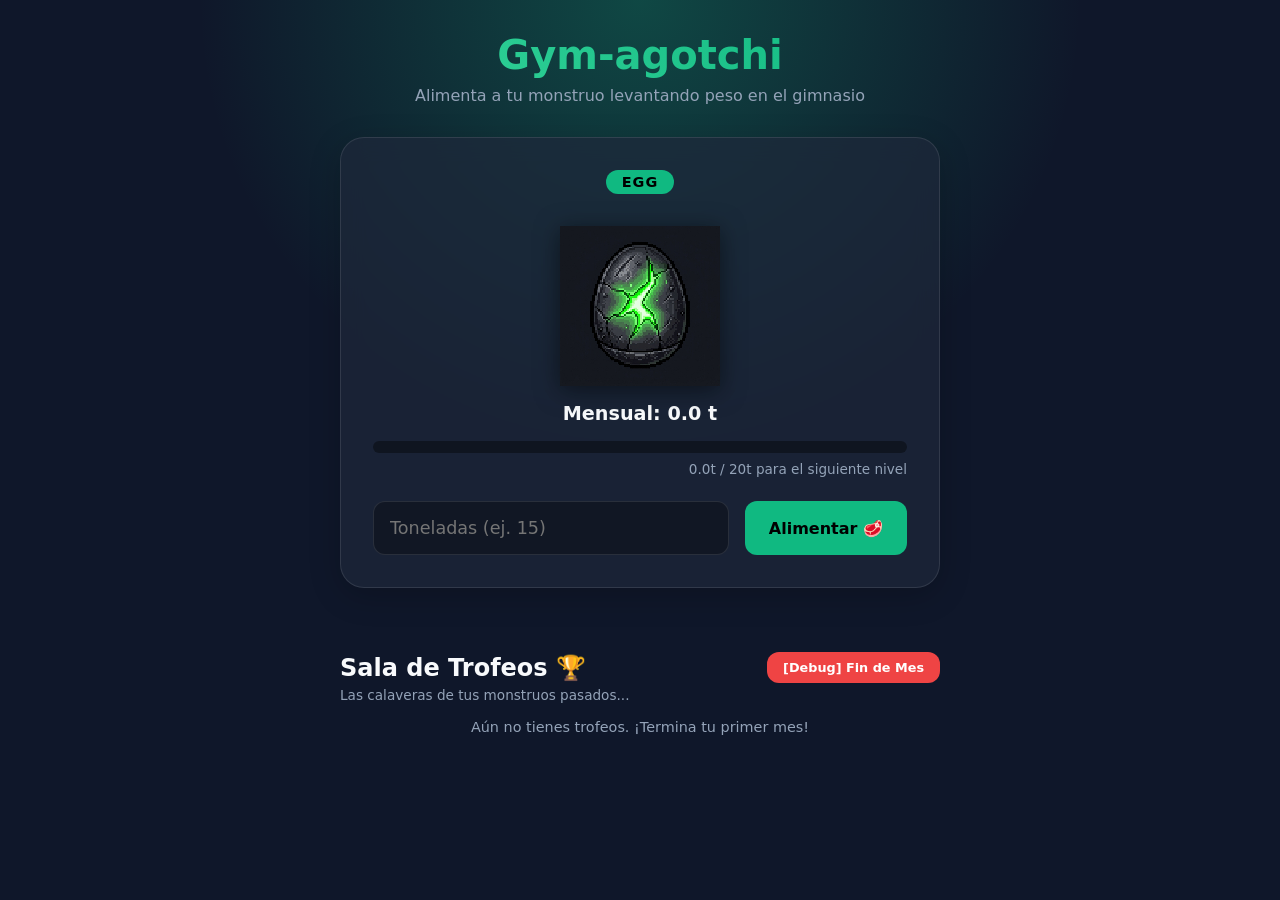
==== commit 45b8177d: "feat: complete Gym-agotchi PWA implementation" ====
--- a/index.html
+++ b/index.html
@@ -1,31 +1,64 @@
 <!DOCTYPE html>
-<html lang="en">
+<html lang="es">
 <head>
-    <meta charset="UTF-8">
-    <meta name="viewport" content="width=device-width, initial-scale=1.0">
-    <title>Blank Test Project</title>
-    <style>
-        body {
-            font-family: system-ui, -apple-system, sans-serif;
-            display: flex;
-            justify-content: center;
-            align-items: center;
-            height: 100vh;
-            margin: 0;
-            background-color: #1a1a1a;
-            color: #ffffff;
-            text-align: center;
-        }
-        h1 {
-            font-weight: 300;
-            letter-spacing: 2px;
-        }
-    </style>
+  <meta charset="UTF-8">
+  <meta name="viewport" content="width=device-width, initial-scale=1.0, maximum-scale=1.0, user-scalable=no">
+  <meta name="theme-color" content="#121212">
+  <title>Gym-agotchi</title>
+  <link rel="manifest" href="manifest.json">
+  <link rel="stylesheet" href="css/style.css">
 </head>
 <body>
-    <div>
-        <h1>Test Project Started</h1>
-        <p>This is a blank website ready for your next big idea.</p>
+  <div class="container">
+    <header>
+      <h1>Gym-agotchi</h1>
+      <div class="subtitle">Alimenta a tu monstruo levantando peso en el gimnasio</div>
+    </header>
+
+    <!-- Monster Card -->
+    <div class="card">
+      <div class="level-badge" id="level-name">Egg</div>
+      
+      <div class="monster-stage" id="monster-container">
+        <!-- Image or emoji will be injected here -->
+      </div>
+
+      <div style="font-weight: bold; font-size: 1.2rem; margin-bottom: 1rem;" id="current-volume">Mensual: 0 t</div>
+
+      <div class="progress-container">
+        <div class="progress-bar" id="progress-bar"></div>
+      </div>
+      <div class="progress-text" id="progress-text">0t / 20t</div>
+
+      <div class="input-group">
+        <input type="number" id="volume-input" placeholder="Toneladas (ej. 15)" step="0.1" min="0">
+        <button id="feed-btn">Alimentar 🥩</button>
+      </div>
     </div>
+
+    <!-- Trophy Room -->
+    <div class="trophy-room">
+      <div style="display:flex; justify-content:space-between; align-items:center;">
+        <h2>Sala de Trofeos 🏆</h2>
+        <button class="btn-danger" id="end-month-btn" style="padding: 0.5rem 1rem; font-size: 0.8rem;">[Debug] Fin de Mes</button>
+      </div>
+      <div class="subtitle" style="margin-top:0.25rem; font-size:0.85rem;">Las calaveras de tus monstruos pasados...</div>
+      
+      <div class="trophy-grid" id="trophy-grid">
+        <!-- Trophies injected here -->
+      </div>
+    </div>
+  </div>
+
+  <script>
+    if ('serviceWorker' in navigator) {
+      window.addEventListener('load', () => {
+        navigator.serviceWorker.register('sw.js')
+          .then(reg => console.log('Service Worker registrado', reg))
+          .catch(err => console.error('Error al registrar SW', err));
+      });
+    }
+  </script>
+  <script src="js/app.js"></script>
 </body>
 </html>
--- a/css/style.css
+++ b/css/style.css
@@ -0,0 +1,235 @@
+:root {
+  --bg-dark: #0f172a;
+  --bg-card: rgba(30, 41, 59, 0.7);
+  --bg-card-hover: rgba(30, 41, 59, 0.9);
+  --text-main: #f8fafc;
+  --text-muted: #94a3b8;
+  --accent: #10b981;
+  --accent-glow: rgba(16, 185, 129, 0.3);
+  --danger: #ef4444;
+  --border: rgba(255, 255, 255, 0.1);
+}
+
+* {
+  box-sizing: border-box;
+  margin: 0;
+  padding: 0;
+  font-family: 'Inter', system-ui, -apple-system, sans-serif;
+}
+
+body {
+  background-color: var(--bg-dark);
+  color: var(--text-main);
+  min-height: 100vh;
+  display: flex;
+  flex-direction: column;
+  align-items: center;
+  padding: 2rem 1rem;
+  background-image: radial-gradient(circle at top, var(--accent-glow) 0%, transparent 40%);
+}
+
+.container {
+  max-width: 600px;
+  width: 100%;
+  display: flex;
+  flex-direction: column;
+  gap: 2rem;
+}
+
+header {
+  text-align: center;
+}
+
+h1 {
+  font-size: 2.5rem;
+  font-weight: 800;
+  background: -webkit-linear-gradient(45deg, #34d399, #10b981);
+  -webkit-background-clip: text;
+  -webkit-text-fill-color: transparent;
+  margin-bottom: 0.5rem;
+}
+
+.subtitle {
+  color: var(--text-muted);
+  font-size: 1rem;
+}
+
+/* Glassmorphism Card */
+.card {
+  background: var(--bg-card);
+  backdrop-filter: blur(12px);
+  -webkit-backdrop-filter: blur(12px);
+  border: 1px solid var(--border);
+  border-radius: 1.5rem;
+  padding: 2rem;
+  box-shadow: 0 8px 32px rgba(0, 0, 0, 0.2);
+  display: flex;
+  flex-direction: column;
+  align-items: center;
+  position: relative;
+  overflow: hidden;
+}
+
+/* Tamagotchi Stage */
+.monster-stage {
+  width: 160px;
+  height: 160px;
+  display: flex;
+  justify-content: center;
+  align-items: center;
+  margin: 1rem 0;
+  background: radial-gradient(circle, rgba(255,255,255,0.05) 0%, transparent 70%);
+  border-radius: 50%;
+  animation: float 4s ease-in-out infinite;
+}
+
+.monster-img {
+  width: 100%;
+  height: 100%;
+  object-fit: contain;
+  image-rendering: pixelated; /* Crucial for pixel art */
+  filter: drop-shadow(0 4px 12px rgba(0,0,0,0.5));
+  transition: transform 0.3s ease;
+}
+
+.monster-emoji {
+  font-size: 5rem;
+  filter: drop-shadow(0 4px 12px rgba(0,0,0,0.5));
+}
+
+@keyframes float {
+  0% { transform: translateY(0px); }
+  50% { transform: translateY(-10px); }
+  100% { transform: translateY(0px); }
+}
+
+.level-badge {
+  background: var(--accent);
+  color: #000;
+  font-weight: bold;
+  padding: 0.25rem 1rem;
+  border-radius: 1rem;
+  font-size: 0.9rem;
+  text-transform: uppercase;
+  letter-spacing: 1px;
+  margin-bottom: 1rem;
+}
+
+/* Progress Bar */
+.progress-container {
+  width: 100%;
+  background: rgba(0,0,0,0.4);
+  border-radius: 1rem;
+  height: 12px;
+  margin-bottom: 0.5rem;
+  overflow: hidden;
+}
+
+.progress-bar {
+  height: 100%;
+  background: linear-gradient(90deg, #34d399, #10b981);
+  border-radius: 1rem;
+  width: 0%;
+  transition: width 0.5s ease-out;
+}
+
+.progress-text {
+  font-size: 0.85rem;
+  color: var(--text-muted);
+  width: 100%;
+  text-align: right;
+}
+
+/* Input Form */
+.input-group {
+  display: flex;
+  gap: 1rem;
+  width: 100%;
+  margin-top: 1.5rem;
+}
+
+input[type="number"] {
+  flex: 1;
+  background: rgba(0, 0, 0, 0.3);
+  border: 1px solid var(--border);
+  color: white;
+  padding: 1rem;
+  border-radius: 0.75rem;
+  font-size: 1.1rem;
+  outline: none;
+  transition: border-color 0.2s;
+}
+
+input[type="number"]:focus {
+  border-color: var(--accent);
+}
+
+button {
+  background: var(--accent);
+  color: #000;
+  border: none;
+  padding: 1rem 1.5rem;
+  border-radius: 0.75rem;
+  font-weight: 700;
+  font-size: 1rem;
+  cursor: pointer;
+  transition: transform 0.1s, filter 0.2s;
+}
+
+button:hover {
+  filter: brightness(1.1);
+}
+
+button:active {
+  transform: scale(0.97);
+}
+
+button.btn-danger {
+  background: var(--danger);
+  color: white;
+}
+
+/* Trophy Room */
+.trophy-room {
+  margin-top: 2rem;
+}
+
+.trophy-grid {
+  display: grid;
+  grid-template-columns: repeat(auto-fill, minmax(80px, 1fr));
+  gap: 1rem;
+  margin-top: 1rem;
+}
+
+.trophy-card {
+  background: rgba(0,0,0,0.3);
+  border: 1px solid var(--border);
+  border-radius: 1rem;
+  padding: 1rem;
+  display: flex;
+  flex-direction: column;
+  align-items: center;
+  gap: 0.5rem;
+  text-align: center;
+  transition: transform 0.2s;
+}
+
+.trophy-card:hover {
+  transform: translateY(-5px);
+  background: rgba(0,0,0,0.5);
+}
+
+.skull-img {
+  width: 48px;
+  height: 48px;
+  image-rendering: pixelated;
+}
+
+.skull-emoji {
+  font-size: 2rem;
+}
+
+.trophy-month {
+  font-size: 0.75rem;
+  color: var(--text-muted);
+}
